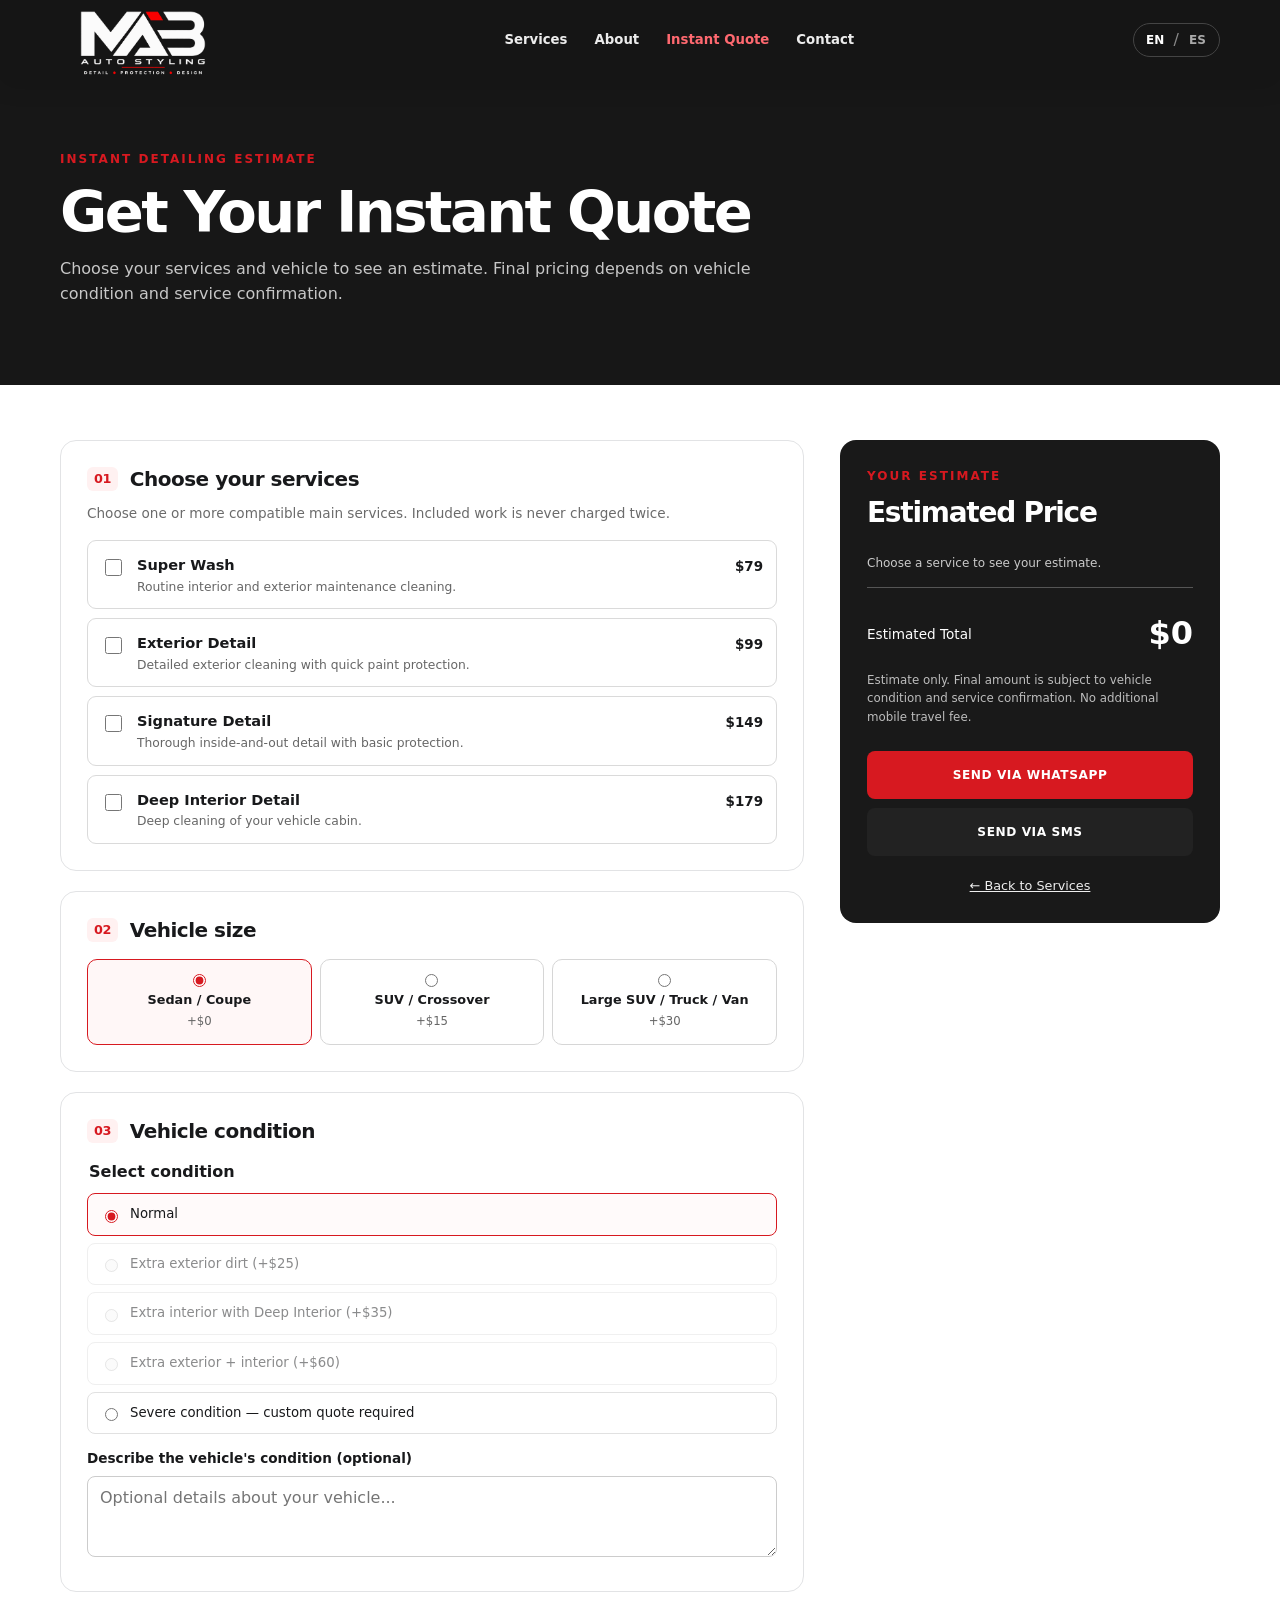
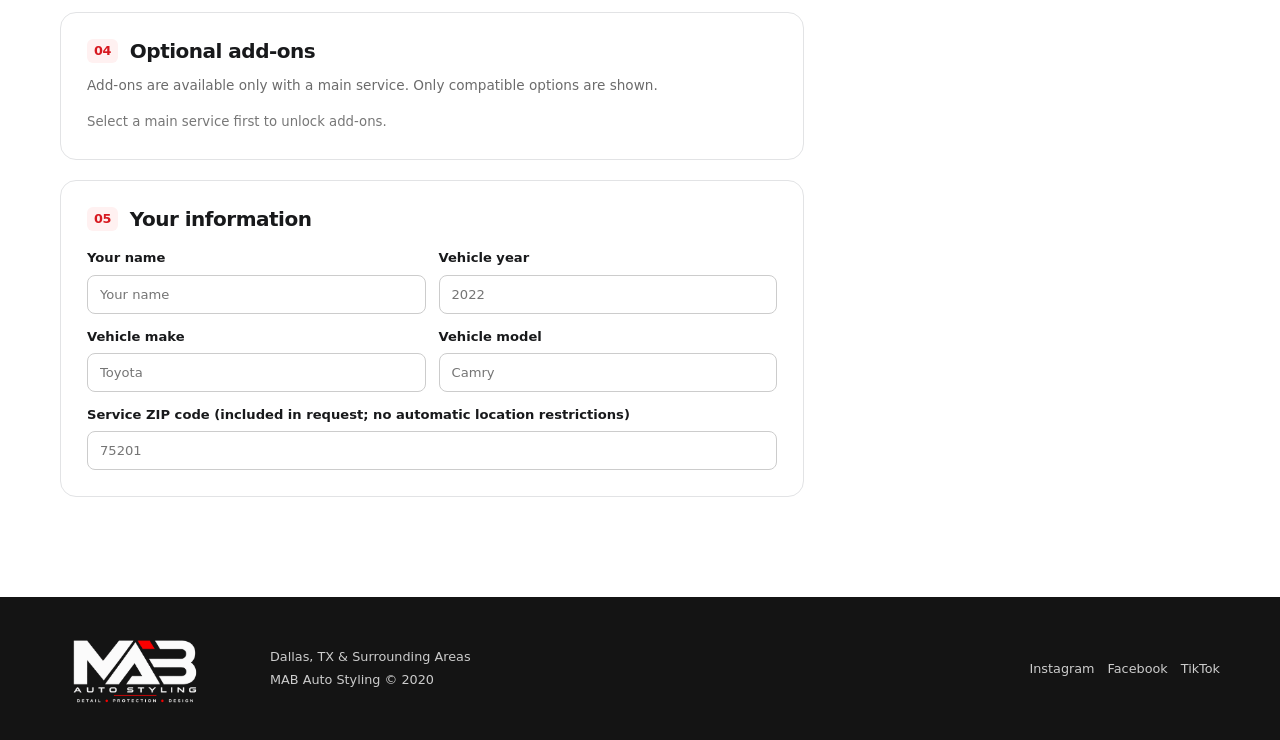
==== calculator.html @ 0972ad22 "New MAB Auto Styling Website" ====
<!doctype html><html lang="en"><head><meta charset="utf-8"><meta name="viewport" content="width=device-width,initial-scale=1"><meta name="theme-color" content="#141414"><meta name="description" content="MAB Auto Styling instant mobile detailing estimate for Dallas, TX. Choose detailing services, vehicle size and add-ons. Send your itemized estimate by WhatsApp or SMS."><title>Instant Quote | MAB Auto Styling</title><link rel="icon" href="assets/images/favicon.svg" type="image/svg+xml"><link rel="stylesheet" href="css/website.css"><script defer src="js/site.js"></script><script defer src="js/calculator.js"></script></head>
<body data-page="calculator"><a class="skip" href="#content">Skip to content</a><header class="topbar"><a class="brand-mark" href="index.html" aria-label="MAB Auto Styling home"><img src="assets/images/logo-blanco.png" alt="MAB Auto Styling" width="1774" height="887"></a><nav class="desktop-nav" aria-label="Primary navigation"><a href="website.html#services" data-t="navServices">Services</a><a href="website.html#about" data-t="navAbout">About</a><a class="current" href="calculator.html" data-t="navQuote">Instant Quote</a><a href="website.html#contact" data-t="navContact">Contact</a></nav><div class="top-actions"><div class="lang-switch"><button class="lang-btn active" type="button" data-set-lang="en" aria-pressed="true">EN</button><span>/</span><button class="lang-btn" type="button" data-set-lang="es" aria-pressed="false">ES</button></div><button id="menu-toggle" class="menu-toggle" type="button" aria-controls="mobile-menu" aria-expanded="false" aria-label="Open navigation"><span></span><span></span><span></span></button></div></header><nav class="mobile-menu" id="mobile-menu" hidden aria-label="Mobile navigation"><a href="website.html#services" data-t="navServices">Services</a><a href="website.html#about" data-t="navAbout">About</a><a href="calculator.html" data-t="navQuote">Instant Quote</a><a href="website.html#contact" data-t="navContact">Contact</a><a href="index.html" data-t="linktree">Digital Contact Card</a></nav>
<main id="content"><section class="calculator-intro"><div class="container"><p class="eyebrow red" data-t="quoteEyebrow">INSTANT DETAILING ESTIMATE</p><h1 data-t="calcTitle">Get Your Instant Quote</h1><p data-t="calcIntro">Choose your services and vehicle to see an estimate. Final pricing depends on vehicle condition and service confirmation.</p></div></section><div class="container calculator-layout"><form id="quote-form" class="calculator-form" novalidate>
<section class="calc-step" aria-labelledby="step1"><h2 id="step1"><span>01</span> <span data-t="stepServices">Choose your services</span></h2><p class="step-note" data-t="servicesNote">Choose one or more compatible main services. Included work is never charged twice.</p><div id="main-services" class="option-list"></div><p id="service-error" class="field-error" role="alert" hidden></p></section>
<section class="calc-step" aria-labelledby="step2"><h2 id="step2"><span>02</span> <span data-t="stepVehicle">Vehicle size</span></h2><div id="vehicle-options" class="vehicle-options"></div></section>
<section class="calc-step" aria-labelledby="step3"><h2 id="step3"><span>03</span> <span data-t="stepCondition">Vehicle condition</span></h2><fieldset><legend data-t="conditionLegend">Select condition</legend><div class="condition-options"><label><input type="radio" name="condition" value="normal" checked> <span data-t="conditionNormal">Normal</span></label><label><input type="radio" name="condition" value="exterior"> <span data-t="conditionExterior">Extra exterior dirt (+$25)</span></label><label><input type="radio" name="condition" value="interior"> <span data-t="conditionInterior">Extra interior with Deep Interior (+$35)</span></label><label><input type="radio" name="condition" value="both"> <span data-t="conditionBoth">Extra exterior + interior (+$60)</span></label><label><input type="radio" name="condition" value="severe"> <span data-t="conditionSevere">Severe condition — custom quote required</span></label></div></fieldset><div id="condition-info" class="hint" aria-live="polite"></div><label class="field-label" for="condition-description" data-t="describeCondition">Describe the vehicle's condition (optional)</label><textarea id="condition-description" maxlength="600" rows="3" data-placeholder-key="conditionPlaceholder" placeholder="Optional details about your vehicle..."></textarea></section>
<section class="calc-step" aria-labelledby="step4"><h2 id="step4"><span>04</span> <span data-t="stepExtras">Optional add-ons</span></h2><p class="step-note" data-t="addonsNote">Add-ons are available only with a main service. Only compatible options are shown.</p><div id="addon-list" class="option-list"></div></section>
<section class="calc-step" aria-labelledby="step5"><h2 id="step5"><span>05</span> <span data-t="stepInfo">Your information</span></h2><div class="form-grid"><label><span data-t="customerName">Your name</span><input id="customer-name" type="text" autocomplete="name" maxlength="90" required data-placeholder-key="namePlaceholder" placeholder="Your name"></label><label><span data-t="vehicleYear">Vehicle year</span><input id="vehicle-year" type="number" inputmode="numeric" min="1900" max="2028" required placeholder="2022"></label><label><span data-t="vehicleMake">Vehicle make</span><input id="vehicle-make" type="text" maxlength="60" required placeholder="Toyota"></label><label><span data-t="vehicleModel">Vehicle model</span><input id="vehicle-model" type="text" maxlength="60" required placeholder="Camry"></label><label class="full"><span data-t="zipcode">Service ZIP code (included in request; no automatic location restrictions)</span><input id="zip-code" type="text" inputmode="numeric" pattern="[0-9]{5}" maxlength="5" required placeholder="75201"></label></div></section></form>
<aside class="estimate-card" aria-labelledby="estimate-heading"><div class="estimate-top"><p class="eyebrow red" data-t="resultLabel">YOUR ESTIMATE</p><h2 id="estimate-heading" data-t="resultTitle">Estimated Price</h2></div><div id="estimate-lines" aria-live="polite"></div><div class="estimate-total"><span data-t="estimatedTotal">Estimated Total</span><strong id="total-price">$0</strong></div><div id="estimate-notice" class="estimate-notice"></div><p class="fine-print" data-t="estimateFootnote">Estimate only. Final amount is subject to vehicle condition and service confirmation. No additional mobile travel fee.</p><p id="send-error" class="field-error" role="alert" hidden></p><div class="send-actions"><button id="send-whatsapp" class="btn btn-red" type="button" data-t="sendWhatsapp">SEND VIA WHATSAPP</button><button id="send-sms" class="btn btn-dark" type="button" data-t="sendSms">SEND VIA SMS</button></div><a href="website.html#services" class="back-link" data-t="backServices">← Back to Services</a></aside></div></main>
<footer class="site-footer"><div class="container footer-grid"><a href="index.html"><img src="assets/images/logo-blanco.png" alt="MAB Auto Styling" width="1774" height="887"></a><div><p>Dallas, TX &amp; Surrounding Areas</p><p>MAB Auto Styling © 2020</p></div><div><a href="https://www.instagram.com/mabautostyling" target="_blank" rel="noopener noreferrer">Instagram</a><a href="https://www.facebook.com/share/1FHX7uxnk7/?mibextid=wwXIfr" target="_blank" rel="noopener noreferrer">Facebook</a><a href="https://www.tiktok.com/@mabautostyling" target="_blank" rel="noopener noreferrer">TikTok</a></div></div></footer></body></html>
---- css/website.css ----
:root{--red:#d71920;--ink:#18191b;--muted:#63676c;--line:#e2e3e5;--bg:#f7f7f7;font:16px/1.55 Inter,system-ui,-apple-system,'Segoe UI',Arial,sans-serif;color:var(--ink);background:#fff;font-synthesis:none}*{box-sizing:border-box}html{scroll-behavior:smooth;scroll-padding-top:84px}body{margin:0}body,button,input,textarea,select{font-family:inherit}button,input,select,textarea{font-size:inherit}button{cursor:pointer}a{color:inherit}img{max-width:100%;display:block}.container{width:min(1160px,calc(100% - 44px));margin:auto}.skip{position:absolute;left:10px;top:-80px;padding:8px;z-index:101;background:#fff}.skip:focus{top:10px}a:focus-visible,button:focus-visible,input:focus-visible,select:focus-visible,textarea:focus-visible{outline:3px solid #f36970;outline-offset:3px}.topbar{height:80px;position:sticky;top:0;z-index:30;background:#151515;display:flex;align-items:center;justify-content:space-between;padding:0 max(22px,calc((100vw - 1160px)/2));gap:20px;box-shadow:0 5px 22px #0002}.brand-mark{width:166px;flex:none}.brand-mark img{width:100%;height:76px;object-fit:contain}.desktop-nav{display:flex;align-items:center;gap:27px}.desktop-nav a{text-decoration:none;color:#ececec;font-size:.83rem;font-weight:650}.desktop-nav a:hover,.desktop-nav a.current{color:#ff6970}.top-actions{display:flex;gap:12px;align-items:center}.lang-switch{display:flex;align-items:center;gap:5px;color:#888;border:1px solid #444;border-radius:30px;padding:4px 8px}.lang-btn{border:0;background:transparent;color:#aaa;font-size:.75rem;font-weight:800;min-width:27px;padding:4px}.lang-btn.active{color:#fff}.menu-toggle{display:none;width:40px;height:40px;border:1px solid #444;border-radius:7px;background:transparent;align-items:center;justify-content:center;flex-direction:column;gap:5px}.menu-toggle span{width:19px;height:2px;background:white}.mobile-menu{position:fixed;top:80px;left:0;right:0;z-index:29;background:#202020;padding:15px 22px 22px;box-shadow:0 15px 18px #0003}.mobile-menu:not([hidden]){display:grid}.mobile-menu a{color:white;text-decoration:none;padding:10px;border-bottom:1px solid #414141}.eyebrow{font-weight:750;letter-spacing:.17em;font-size:.75rem}.eyebrow.red{color:var(--red)}h1,h2,h3,p{margin-top:0}h1,h2,h3{line-height:1.12;letter-spacing:-.045em}h1{font-size:clamp(2.25rem,5.7vw,5rem)}h2{font-size:clamp(1.9rem,3.3vw,3.2rem)}h3{font-size:1.28rem}.btn{display:inline-flex;align-items:center;justify-content:center;min-height:48px;padding:14px 22px;border-radius:8px;border:1px solid transparent;text-decoration:none;font-weight:800;font-size:.76rem;letter-spacing:.045em;text-align:center;transition:background .18s,transform .18s}.btn:hover{transform:translateY(-2px)}.btn-red{background:var(--red);color:#fff}.btn-red:hover{background:#aa141a}.btn-outline-light{color:#fff;border-color:#fff9;background:#15151555}.btn-outline-light:hover{background:#fff2}.btn-dark{background:#222;color:white}.btn-dark:hover{background:#444}.hero{min-height:min(730px,calc(100svh - 80px));position:relative;background:#1d2425;display:flex;align-items:center;overflow:hidden}.hero-photo{position:absolute;inset:0;width:100%;height:100%;object-fit:cover;object-position:65% 53%}.hero-shade{position:absolute;inset:0;background:linear-gradient(90deg,#0b1013ed 0%,#0b1013c9 43%,#0b101334 100%),linear-gradient(0deg,#0005,transparent 55%)}.hero-content{position:relative;z-index:1;color:white;padding-block:115px 135px}.hero-content h1{max-width:750px;margin:13px 0 22px;text-wrap:balance}.hero-content>p:not(.eyebrow){max-width:520px;color:#e5e5e5;font-size:1.1rem}.hero-buttons{display:flex;flex-wrap:wrap;gap:12px;margin-top:30px}.showcase{background:#101010;padding:35px 0}.showcase img{width:100%;border-radius:12px;max-height:430px;object-fit:contain}.section{padding:95px 0}.section-intro{max-width:640px;margin-bottom:45px}.section-intro p:not(.eyebrow){color:var(--muted)}.service-category{display:grid;grid-template-columns:minmax(240px,34%) 1fr;gap:42px;align-items:start;padding:37px 0;border-top:1px solid var(--line)}.category-image{width:100%;aspect-ratio:4/3;object-fit:cover;border-radius:14px}.category-heading{margin:0 0 7px}.category-description{color:var(--muted);font-size:.92rem}.service-entry{padding:20px 0;border-bottom:1px solid var(--line);display:grid;grid-template-columns:1fr auto;gap:18px}.service-entry:last-child{border-bottom:0}.service-entry h4{font-size:1.12rem;margin:0 0 5px}.service-entry p{margin:0 0 8px;color:#555b5f;font-size:.9rem}.service-entry .included{font-size:.82rem;color:#707276}.service-price{text-align:right;white-space:nowrap;font-size:.9rem;font-weight:700}.service-price small{display:block;font-size:.72rem;color:var(--muted);font-weight:500}.mini-link{display:inline-block;text-decoration:none;color:var(--red);font-weight:750;font-size:.83rem;margin-top:11px}.mini-link:hover{text-decoration:underline}.quote-callout{background:#181818;color:#fff;padding:75px 0}.quote-callout-grid{display:flex;justify-content:space-between;align-items:center;gap:35px}.quote-callout-grid>div{max-width:700px}.quote-callout p:not(.eyebrow){color:#c7c7c7}.about-section{background:#f4f4f4}.about-grid{display:grid;grid-template-columns:42% 1fr;gap:75px;align-items:center}.about-photo{width:100%;height:590px;object-fit:cover;object-position:50% 45%;border-radius:16px}.about-content>p:not(.eyebrow){color:#4d4d4d}.about-secondary{width:185px;height:185px;object-fit:cover;object-position:center 55%;border-radius:12px;margin-top:26px}.contact-grid{display:grid;grid-template-columns:1fr 1fr;gap:70px}.contact-section{scroll-margin-top:80px}.contact-section p{color:#575757}.contact-details{margin-top:26px}.contact-details p{display:grid;gap:3px}.contact-details strong{color:#222}.contact-panel{background:#f8f8f8;border:1px solid var(--line);border-radius:16px;padding:30px;align-self:start}.contact-panel label{display:block;font-size:.84rem;font-weight:700;margin-bottom:8px}.contact-panel select{width:100%;padding:13px;border:1px solid #c5c5c5;background:#fff;border-radius:8px}.fine-print{font-size:.78rem;color:#676767}.contact-panel .fine-print{margin:14px 0 22px}.contact-buttons{display:flex;gap:10px}.contact-buttons>.btn{flex:1}.site-footer{background:#141414;color:#ccc;padding:34px 0}.footer-grid{display:grid;grid-template-columns:180px 1fr 1fr;gap:30px;align-items:center}.footer-grid img{width:180px}.footer-grid p{margin:3px 0;font-size:.8rem}.footer-grid>div:last-child{display:flex;gap:13px;flex-wrap:wrap;justify-content:flex-end}.footer-grid a{font-size:.8rem;text-decoration:none}.footer-grid a:hover{text-decoration:underline}
/* Calculator */
.calculator-intro{background:#171717;color:white;padding:70px 0 62px}.calculator-intro h1{font-size:clamp(2.1rem,5vw,3.6rem);margin:12px 0}.calculator-intro p:last-child{color:#c7c7c7;max-width:720px}.calculator-layout{display:grid;grid-template-columns:minmax(0,1fr) minmax(300px,380px);align-items:start;gap:36px;padding-top:55px;padding-bottom:100px}.calculator-form{display:grid;gap:20px}.calc-step{border:1px solid var(--line);border-radius:16px;padding:26px;background:white}.calc-step h2{font-size:1.25rem;margin:0 0 17px;display:flex;align-items:center;gap:12px;letter-spacing:-.025em}.calc-step h2>span:first-child{background:#fff1f1;color:var(--red);border-radius:6px;padding:5px 7px;font-size:.8rem}.step-note{color:#6b6b6b;font-size:.85rem;margin:-5px 0 16px}.option-list{display:grid;gap:9px}.option-card{border:1px solid #dadada;border-radius:9px;padding:13px;display:flex;align-items:flex-start;gap:12px;cursor:pointer}.option-card:has(input:checked){border-color:var(--red);background:#fff9f9}.option-card:has(input:disabled){opacity:.52;cursor:not-allowed}.option-card input{accent-color:var(--red);width:17px;height:17px;margin-top:5px;flex:none}.option-card .option-copy{flex:1}.option-card .option-copy strong{display:block;font-size:.91rem}.option-card .option-copy small{display:block;font-size:.77rem;color:#666;line-height:1.35;margin-top:2px}.option-card .option-cost{font-weight:700;white-space:nowrap;font-size:.84rem;margin-top:3px}.option-card .restriction{color:#a32727}.vehicle-options{display:grid;grid-template-columns:repeat(3,1fr);gap:8px}.vehicle-option{cursor:pointer;border:1px solid #d6d6d6;border-radius:10px;padding:12px 5px;text-align:center;min-height:86px;display:flex;flex-direction:column;justify-content:center;gap:3px}.vehicle-option:has(input:checked){border-color:var(--red);background:#fff7f7}.vehicle-option input{accent-color:var(--red);margin:0 auto}.vehicle-option span{font-weight:700;font-size:.8rem}.vehicle-option small{color:#666;font-size:.73rem}.calc-step fieldset{padding:0;margin:0;border:0;min-width:0}.calc-step legend{font-weight:600;margin-bottom:8px}.condition-options{display:grid;gap:7px}.condition-options label{border:1px solid #e1e1e1;border-radius:8px;padding:10px 12px;font-size:.83rem;display:flex;align-items:center;gap:9px;cursor:pointer}.condition-options label:has(input:checked){border-color:var(--red);background:#fffafa}.condition-options input{accent-color:var(--red)}.condition-options label:has(input:disabled){opacity:.5;cursor:not-allowed}.hint{margin:11px 0;color:#777;font-size:.8rem}.field-label{display:block;font-size:.85rem;font-weight:650;margin:14px 0 7px}.calc-step textarea,.form-grid input{width:100%;padding:11px 12px;border-radius:8px;border:1px solid #ccc;background:white;color:#222}.calc-step textarea{resize:vertical}.form-grid{display:grid;grid-template-columns:1fr 1fr;gap:13px}.form-grid label{display:grid;gap:6px;font-size:.82rem;font-weight:650}.form-grid .full{grid-column:1/-1}.estimate-card{background:#191919;color:white;padding:27px;border-radius:16px;position:sticky;top:105px}.estimate-top h2{font-size:1.75rem;margin:8px 0 25px}.estimate-line{display:flex;justify-content:space-between;gap:14px;padding:8px 0;font-size:.86rem;color:#dfdfdf}.estimate-line span:last-child{white-space:nowrap}.estimate-total{border-top:1px solid #555;margin-top:15px;padding:21px 0 12px;display:flex;justify-content:space-between;align-items:center;gap:10px}.estimate-total span{font-size:.85rem}.estimate-total strong{font-size:2rem}.estimate-notice{font-size:.78rem;color:#ffcccd}.estimate-card .fine-print{font-size:.74rem;color:#bdbdbd}.send-actions{display:grid;gap:9px;margin-top:25px}.send-actions button{width:100%}.back-link{display:block;color:#eee;text-align:center;font-size:.8rem;margin-top:20px}.field-error{color:#b51e26;background:#fff0f0;border-radius:7px;padding:10px;font-size:.82rem}.estimate-card .field-error{color:#ffced1;background:#5c2025}.muted-empty{font-size:.83rem;color:#777;margin:0}.est-note{color:#cacaca;font-size:.75rem;margin-top:11px}
@media(max-width:1000px){.desktop-nav{gap:15px}.service-category{grid-template-columns:28% 1fr;gap:24px}.about-grid{gap:40px}.contact-grid{gap:30px}}@media(max-width:780px){.desktop-nav{display:none}.menu-toggle{display:flex}.topbar{height:70px}.mobile-menu{top:70px}.brand-mark{width:150px}.brand-mark img{height:66px}.hero{min-height:690px}.hero-photo{object-position:59% center}.hero-shade{background:linear-gradient(90deg,#0b1013df,#0b10137a),linear-gradient(0deg,#0b1013ad,transparent 80%)}.hero-content{padding-block:130px}.hero-content h1{font-size:clamp(2.5rem,8vw,4rem)}.section{padding:65px 0}.service-category{grid-template-columns:1fr}.category-image{max-height:330px}.about-grid,.contact-grid{grid-template-columns:1fr}.about-photo{height:440px}.quote-callout-grid{display:grid}.calculator-layout{grid-template-columns:1fr}.estimate-card{position:static}.footer-grid{grid-template-columns:1fr 1fr}.footer-grid>a{grid-row:1 / span 2}.footer-grid>div:last-child{justify-content:flex-start}}@media(max-width:520px){.container{width:calc(100% - 32px)}.topbar{padding:0 16px}.brand-mark{width:125px}.lang-switch{padding:3px}.hero{min-height:620px}.hero-content{padding-block:100px}.hero-content h1{font-size:2.5rem}.hero-content>p:not(.eyebrow){font-size:.97rem}.hero-buttons{display:grid}.hero-buttons .btn{width:100%}.service-entry{grid-template-columns:1fr}.service-price{text-align:left}.showcase{padding:18px 0}.section{padding:55px 0}.contact-panel{padding:18px}.contact-buttons{flex-direction:column}.calc-step{padding:18px}.calculator-intro{padding:47px 0}.calculator-layout{padding:24px 0 55px;gap:22px}.vehicle-options{gap:5px}.vehicle-option{padding:8px 3px}.form-grid{grid-template-columns:1fr}.form-grid .full{grid-column:auto}.footer-grid{display:flex;flex-direction:column;align-items:flex-start}.footer-grid img{width:150px}}
@media(prefers-reduced-motion:reduce){html{scroll-behavior:auto}*,*::before,*::after{transition:none!important;animation:none!important}}

.inline-service-photo{width:min(100%,295px);max-height:230px;object-fit:cover;object-position:center 53%;border-radius:10px;margin:12px 0 3px}

/* Footer branding: preserve the original logo proportions and keep it compact. */
.footer-grid > a:first-child{display:block;width:150px;max-width:100%;align-self:center}
.footer-grid > a:first-child img{display:block;width:100%;height:auto;max-height:82px;aspect-ratio:1774 / 887;object-fit:contain;object-position:left center}
@media(max-width:520px){.footer-grid > a:first-child{width:135px}.footer-grid > a:first-child img{max-height:74px}}
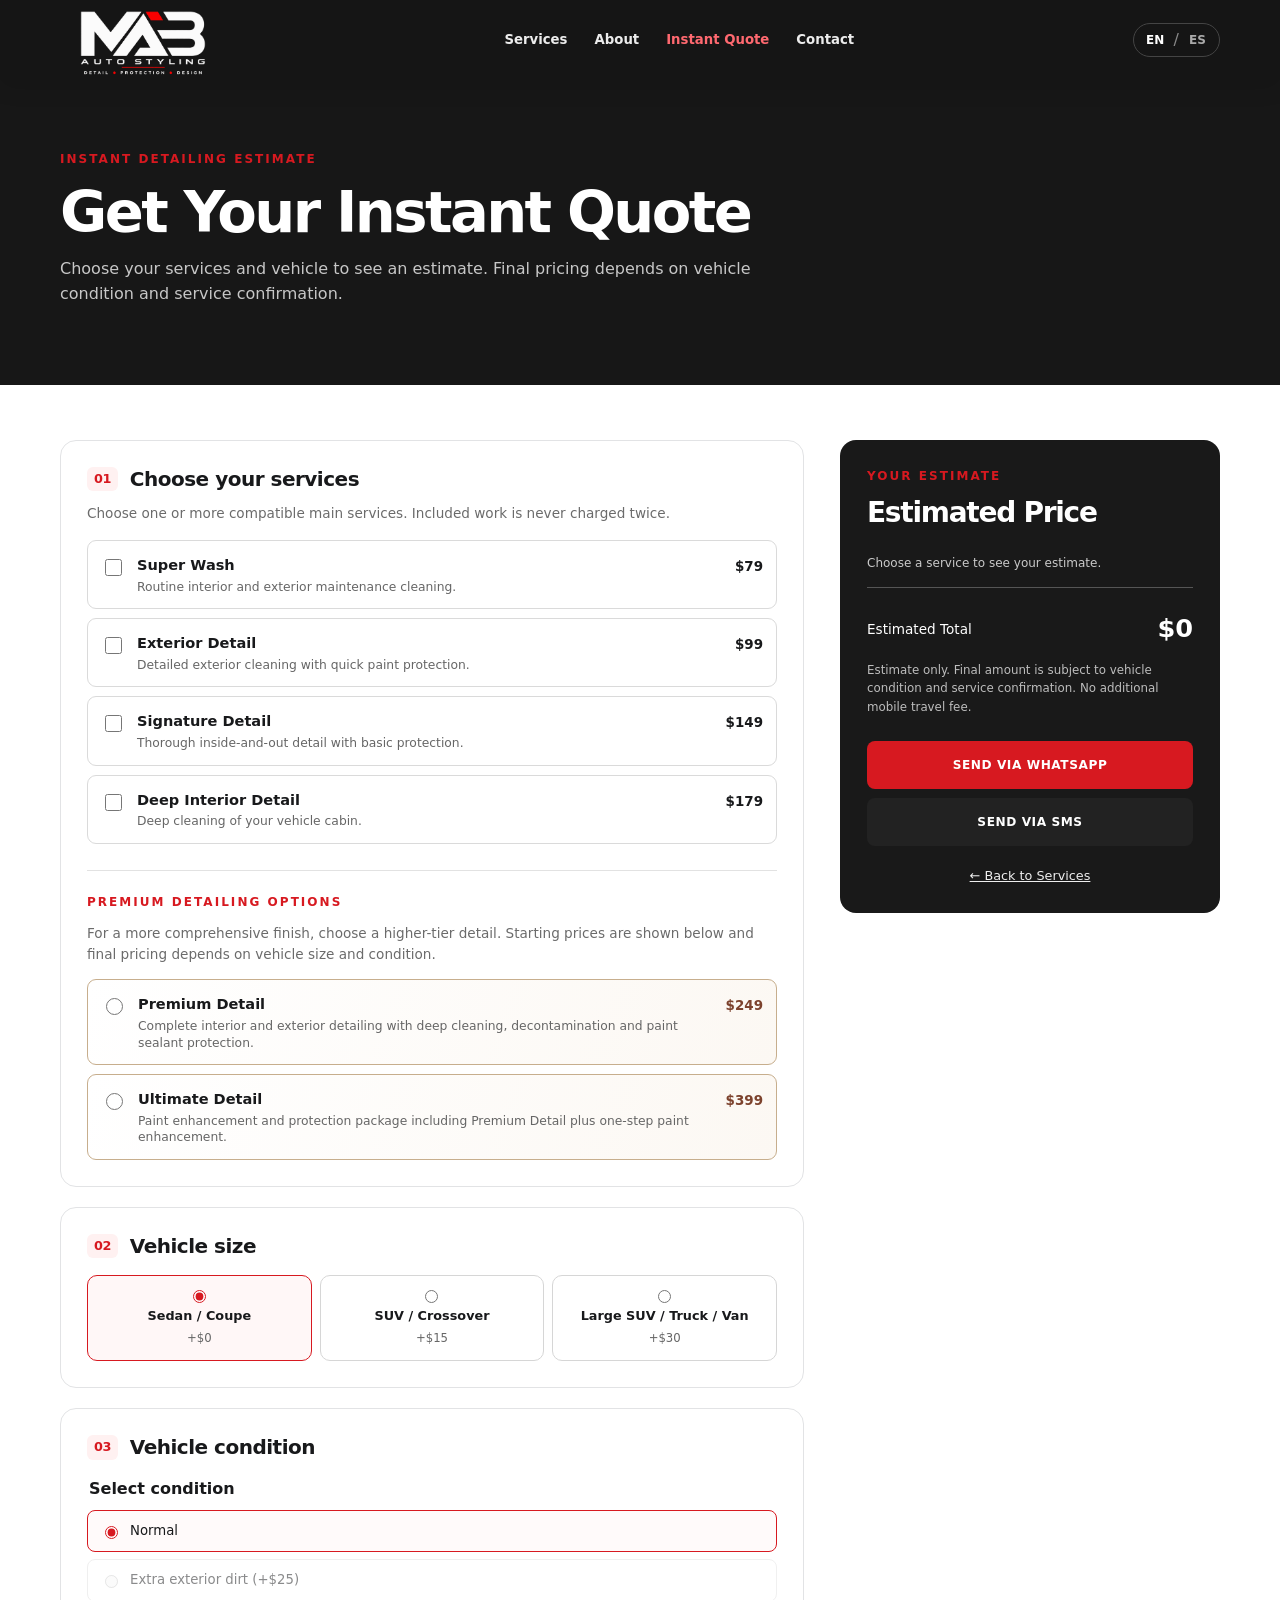
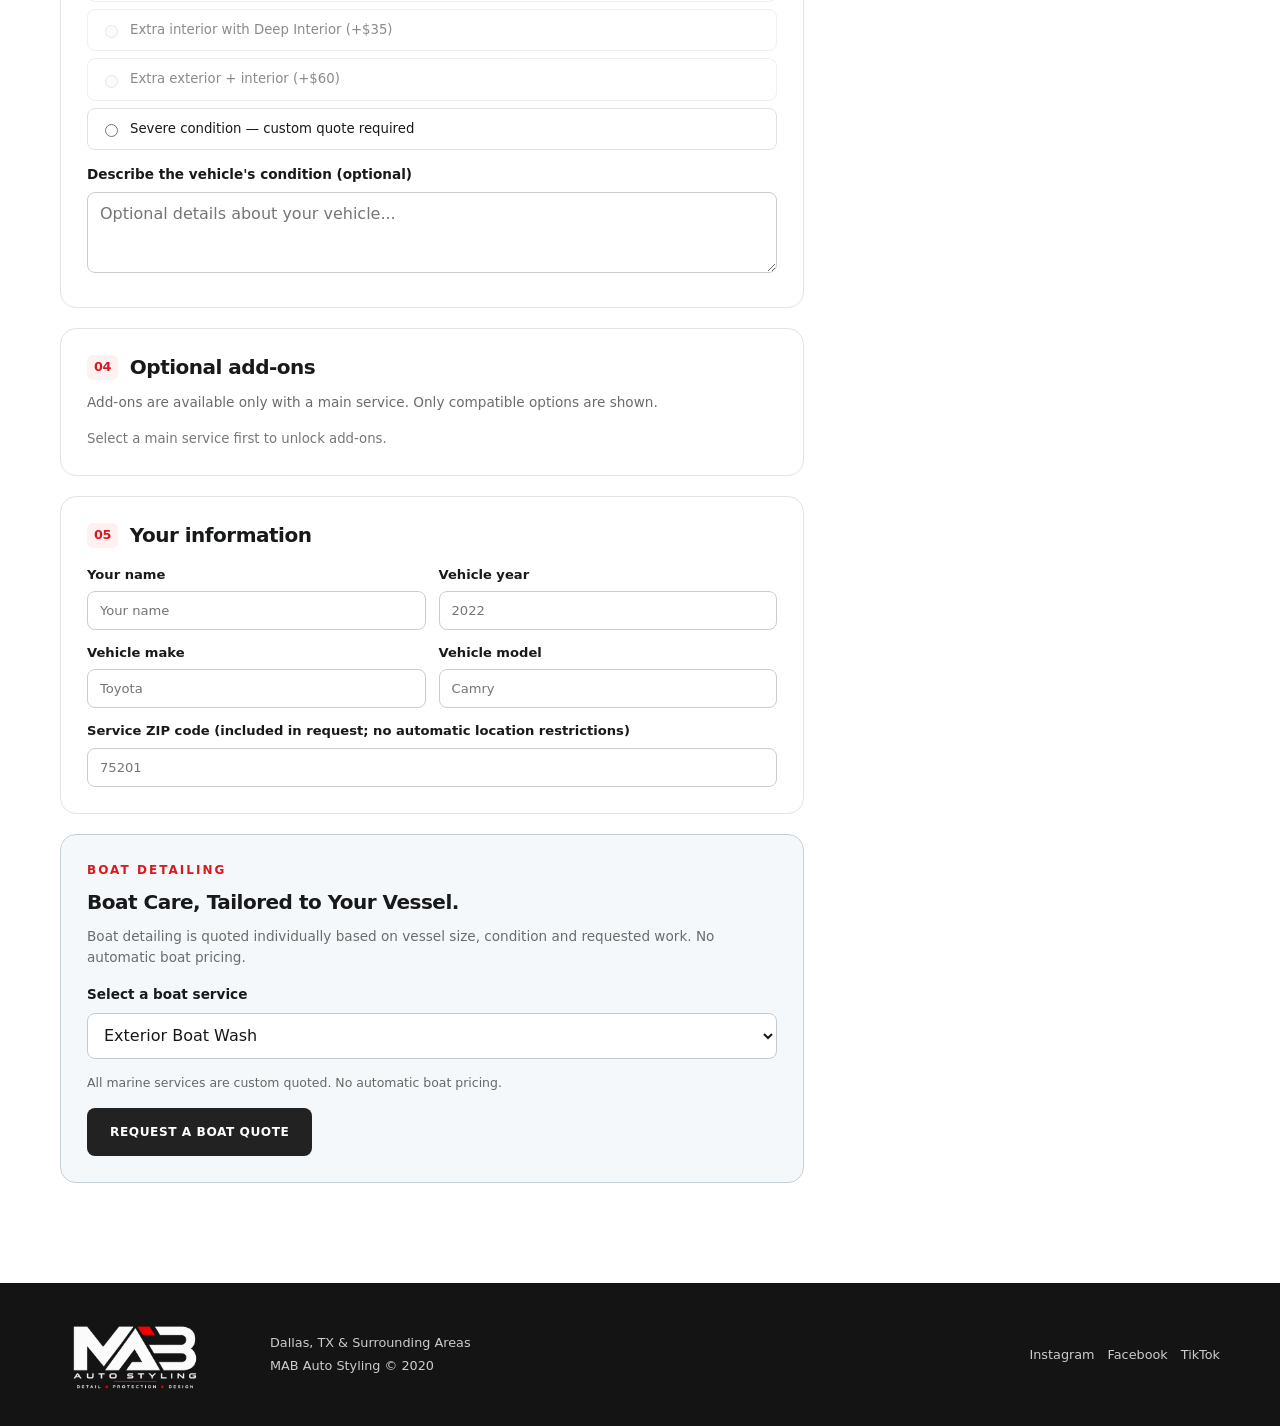
==== commit 36532bd3: "Add files via upload" ====
--- a/calculator.html
+++ b/calculator.html
@@ -1,10 +1,10 @@
 <!doctype html><html lang="en"><head><meta charset="utf-8"><meta name="viewport" content="width=device-width,initial-scale=1"><meta name="theme-color" content="#141414"><meta name="description" content="MAB Auto Styling instant mobile detailing estimate for Dallas, TX. Choose detailing services, vehicle size and add-ons. Send your itemized estimate by WhatsApp or SMS."><title>Instant Quote | MAB Auto Styling</title><link rel="icon" href="assets/images/favicon.svg" type="image/svg+xml"><link rel="stylesheet" href="css/website.css"><script defer src="js/site.js"></script><script defer src="js/calculator.js"></script></head>
 <body data-page="calculator"><a class="skip" href="#content">Skip to content</a><header class="topbar"><a class="brand-mark" href="index.html" aria-label="MAB Auto Styling home"><img src="assets/images/logo-blanco.png" alt="MAB Auto Styling" width="1774" height="887"></a><nav class="desktop-nav" aria-label="Primary navigation"><a href="website.html#services" data-t="navServices">Services</a><a href="website.html#about" data-t="navAbout">About</a><a class="current" href="calculator.html" data-t="navQuote">Instant Quote</a><a href="website.html#contact" data-t="navContact">Contact</a></nav><div class="top-actions"><div class="lang-switch"><button class="lang-btn active" type="button" data-set-lang="en" aria-pressed="true">EN</button><span>/</span><button class="lang-btn" type="button" data-set-lang="es" aria-pressed="false">ES</button></div><button id="menu-toggle" class="menu-toggle" type="button" aria-controls="mobile-menu" aria-expanded="false" aria-label="Open navigation"><span></span><span></span><span></span></button></div></header><nav class="mobile-menu" id="mobile-menu" hidden aria-label="Mobile navigation"><a href="website.html#services" data-t="navServices">Services</a><a href="website.html#about" data-t="navAbout">About</a><a href="calculator.html" data-t="navQuote">Instant Quote</a><a href="website.html#contact" data-t="navContact">Contact</a><a href="index.html" data-t="linktree">Digital Contact Card</a></nav>
 <main id="content"><section class="calculator-intro"><div class="container"><p class="eyebrow red" data-t="quoteEyebrow">INSTANT DETAILING ESTIMATE</p><h1 data-t="calcTitle">Get Your Instant Quote</h1><p data-t="calcIntro">Choose your services and vehicle to see an estimate. Final pricing depends on vehicle condition and service confirmation.</p></div></section><div class="container calculator-layout"><form id="quote-form" class="calculator-form" novalidate>
-<section class="calc-step" aria-labelledby="step1"><h2 id="step1"><span>01</span> <span data-t="stepServices">Choose your services</span></h2><p class="step-note" data-t="servicesNote">Choose one or more compatible main services. Included work is never charged twice.</p><div id="main-services" class="option-list"></div><p id="service-error" class="field-error" role="alert" hidden></p></section>
+<section class="calc-step" aria-labelledby="step1"><h2 id="step1"><span>01</span> <span data-t="stepServices">Choose your services</span></h2><p class="step-note" data-t="servicesNote">Choose one or more compatible main services. Included work is never charged twice.</p><div id="main-services" class="option-list"></div><div class="tier-divider"><p class="eyebrow red" data-t="tierLabel">PREMIUM DETAILING OPTIONS</p><p class="step-note" data-t="tierIntro">Higher-tier detailing options are individually quoted.</p></div><div id="premium-services" class="option-list"></div><button id="clear-premium" type="button" class="text-action" hidden>← Back to regular prices</button><p id="service-error" class="field-error" role="alert" hidden></p></section>
 <section class="calc-step" aria-labelledby="step2"><h2 id="step2"><span>02</span> <span data-t="stepVehicle">Vehicle size</span></h2><div id="vehicle-options" class="vehicle-options"></div></section>
 <section class="calc-step" aria-labelledby="step3"><h2 id="step3"><span>03</span> <span data-t="stepCondition">Vehicle condition</span></h2><fieldset><legend data-t="conditionLegend">Select condition</legend><div class="condition-options"><label><input type="radio" name="condition" value="normal" checked> <span data-t="conditionNormal">Normal</span></label><label><input type="radio" name="condition" value="exterior"> <span data-t="conditionExterior">Extra exterior dirt (+$25)</span></label><label><input type="radio" name="condition" value="interior"> <span data-t="conditionInterior">Extra interior with Deep Interior (+$35)</span></label><label><input type="radio" name="condition" value="both"> <span data-t="conditionBoth">Extra exterior + interior (+$60)</span></label><label><input type="radio" name="condition" value="severe"> <span data-t="conditionSevere">Severe condition — custom quote required</span></label></div></fieldset><div id="condition-info" class="hint" aria-live="polite"></div><label class="field-label" for="condition-description" data-t="describeCondition">Describe the vehicle's condition (optional)</label><textarea id="condition-description" maxlength="600" rows="3" data-placeholder-key="conditionPlaceholder" placeholder="Optional details about your vehicle..."></textarea></section>
 <section class="calc-step" aria-labelledby="step4"><h2 id="step4"><span>04</span> <span data-t="stepExtras">Optional add-ons</span></h2><p class="step-note" data-t="addonsNote">Add-ons are available only with a main service. Only compatible options are shown.</p><div id="addon-list" class="option-list"></div></section>
-<section class="calc-step" aria-labelledby="step5"><h2 id="step5"><span>05</span> <span data-t="stepInfo">Your information</span></h2><div class="form-grid"><label><span data-t="customerName">Your name</span><input id="customer-name" type="text" autocomplete="name" maxlength="90" required data-placeholder-key="namePlaceholder" placeholder="Your name"></label><label><span data-t="vehicleYear">Vehicle year</span><input id="vehicle-year" type="number" inputmode="numeric" min="1900" max="2028" required placeholder="2022"></label><label><span data-t="vehicleMake">Vehicle make</span><input id="vehicle-make" type="text" maxlength="60" required placeholder="Toyota"></label><label><span data-t="vehicleModel">Vehicle model</span><input id="vehicle-model" type="text" maxlength="60" required placeholder="Camry"></label><label class="full"><span data-t="zipcode">Service ZIP code (included in request; no automatic location restrictions)</span><input id="zip-code" type="text" inputmode="numeric" pattern="[0-9]{5}" maxlength="5" required placeholder="75201"></label></div></section></form>
+<section class="calc-step" aria-labelledby="step5"><h2 id="step5"><span>05</span> <span data-t="stepInfo">Your information</span></h2><div class="form-grid"><label><span data-t="customerName">Your name</span><input id="customer-name" type="text" autocomplete="name" maxlength="90" required data-placeholder-key="namePlaceholder" placeholder="Your name"></label><label><span data-t="vehicleYear">Vehicle year</span><input id="vehicle-year" type="number" inputmode="numeric" min="1900" max="2028" required placeholder="2022"></label><label><span data-t="vehicleMake">Vehicle make</span><input id="vehicle-make" type="text" maxlength="60" required placeholder="Toyota"></label><label><span data-t="vehicleModel">Vehicle model</span><input id="vehicle-model" type="text" maxlength="60" required placeholder="Camry"></label><label class="full"><span data-t="zipcode">Service ZIP code (included in request; no automatic location restrictions)</span><input id="zip-code" type="text" inputmode="numeric" pattern="[0-9]{5}" maxlength="5" required placeholder="75201"></label></div></section><section class="calc-step marine-quote-panel"><p class="eyebrow red" data-t="marineEyebrow">BOAT DETAILING</p><h2 data-t="marineTitle">Boat Care, Tailored to Your Vessel.</h2><p class="step-note" data-t="marineIntro">Custom boat detailing quotes only.</p><label for="marine-service" class="field-label" data-t="marineChoose">Select a boat service</label><select id="marine-service" class="marine-service-select" aria-label="Boat service"></select><p class="fine-print" data-t="marineCustom">All marine services are custom quoted. No automatic boat pricing.</p><button type="button" id="boat-quote-button" class="btn btn-dark" data-t="marineCta">REQUEST A BOAT QUOTE</button></section></form>
 <aside class="estimate-card" aria-labelledby="estimate-heading"><div class="estimate-top"><p class="eyebrow red" data-t="resultLabel">YOUR ESTIMATE</p><h2 id="estimate-heading" data-t="resultTitle">Estimated Price</h2></div><div id="estimate-lines" aria-live="polite"></div><div class="estimate-total"><span data-t="estimatedTotal">Estimated Total</span><strong id="total-price">$0</strong></div><div id="estimate-notice" class="estimate-notice"></div><p class="fine-print" data-t="estimateFootnote">Estimate only. Final amount is subject to vehicle condition and service confirmation. No additional mobile travel fee.</p><p id="send-error" class="field-error" role="alert" hidden></p><div class="send-actions"><button id="send-whatsapp" class="btn btn-red" type="button" data-t="sendWhatsapp">SEND VIA WHATSAPP</button><button id="send-sms" class="btn btn-dark" type="button" data-t="sendSms">SEND VIA SMS</button></div><a href="website.html#services" class="back-link" data-t="backServices">← Back to Services</a></aside></div></main>
 <footer class="site-footer"><div class="container footer-grid"><a href="index.html"><img src="assets/images/logo-blanco.png" alt="MAB Auto Styling" width="1774" height="887"></a><div><p>Dallas, TX &amp; Surrounding Areas</p><p>MAB Auto Styling © 2020</p></div><div><a href="https://www.instagram.com/mabautostyling" target="_blank" rel="noopener noreferrer">Instagram</a><a href="https://www.facebook.com/share/1FHX7uxnk7/?mibextid=wwXIfr" target="_blank" rel="noopener noreferrer">Facebook</a><a href="https://www.tiktok.com/@mabautostyling" target="_blank" rel="noopener noreferrer">TikTok</a></div></div></footer></body></html>
--- a/css/website.css
+++ b/css/website.css
@@ -10,3 +10,17 @@
 .footer-grid > a:first-child{display:block;width:150px;max-width:100%;align-self:center}
 .footer-grid > a:first-child img{display:block;width:100%;height:auto;max-height:82px;aspect-ratio:1774 / 887;object-fit:contain;object-position:left center}
 @media(max-width:520px){.footer-grid > a:first-child{width:135px}.footer-grid > a:first-child img{max-height:74px}}
+
+/* 2026 premium and marine quote-only additions. */
+.tier-divider{margin:26px 0 12px;border-top:1px solid #e2e2e2;padding-top:22px}.tier-divider .step-note{margin:6px 0 14px}
+.premium-option{border-color:#c7ae8d;background:linear-gradient(110deg,#fff,#fcf8f3)}
+.premium-option:has(input:checked){border-color:#a92c30;background:#fff5f5}
+.premium-price{max-width:140px;text-align:right;color:#7c422d;white-space:normal!important}
+.text-action{margin:10px 0 0;border:0;background:none;text-decoration:underline;color:#9e1b25;cursor:pointer;font:inherit;font-size:.85rem}
+.estimate-total strong{font-size:clamp(1rem,2vw,2rem);text-align:right;overflow-wrap:anywhere}
+.marine-visual{width:100%;aspect-ratio:4/3;background:linear-gradient(155deg,#182a35,#425663 65%,#8e9ea5);color:#e6e8eb;border-radius:14px;display:grid;place-items:center;font-size:clamp(1.5rem,4vw,2.5rem);font-weight:800;letter-spacing:.09em}
+.marine-quote-panel{border-color:#c5d0d6;background:#f5f8fa}.marine-quote-panel h2{display:block}.marine-quote-panel .btn{max-width:100%;white-space:normal}
+@media(max-width:520px){.premium-option{flex-wrap:wrap}.premium-price{width:100%;max-width:none;text-align:left;padding-left:29px}}
+
+/* Dedicated boat detail quote selector; separate from automotive pricing. */
+.marine-service-select{display:block;width:100%;min-height:46px;padding:11px 12px;border:1px solid #c4cbd0;border-radius:8px;background:#fff;color:#171717;margin:8px 0 14px}.marine-quote-panel .fine-print{margin:3px 0 16px}
